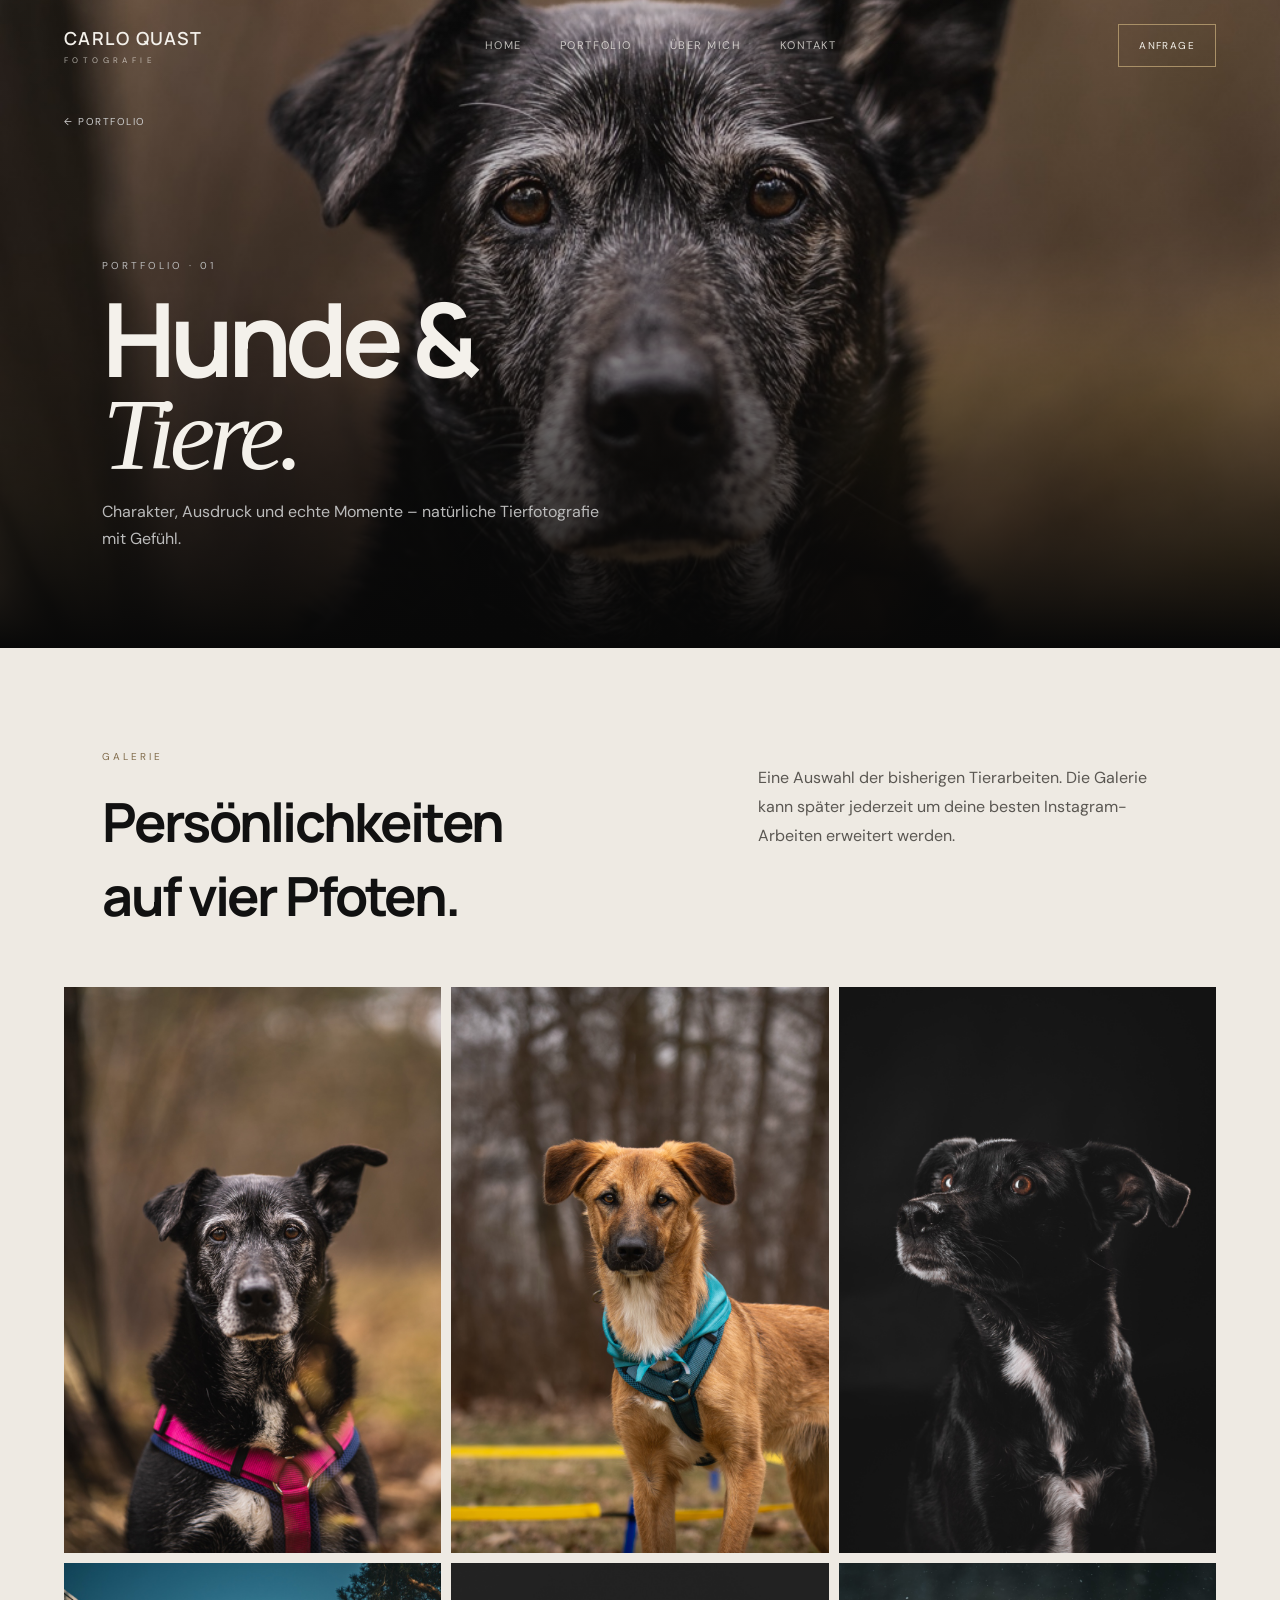
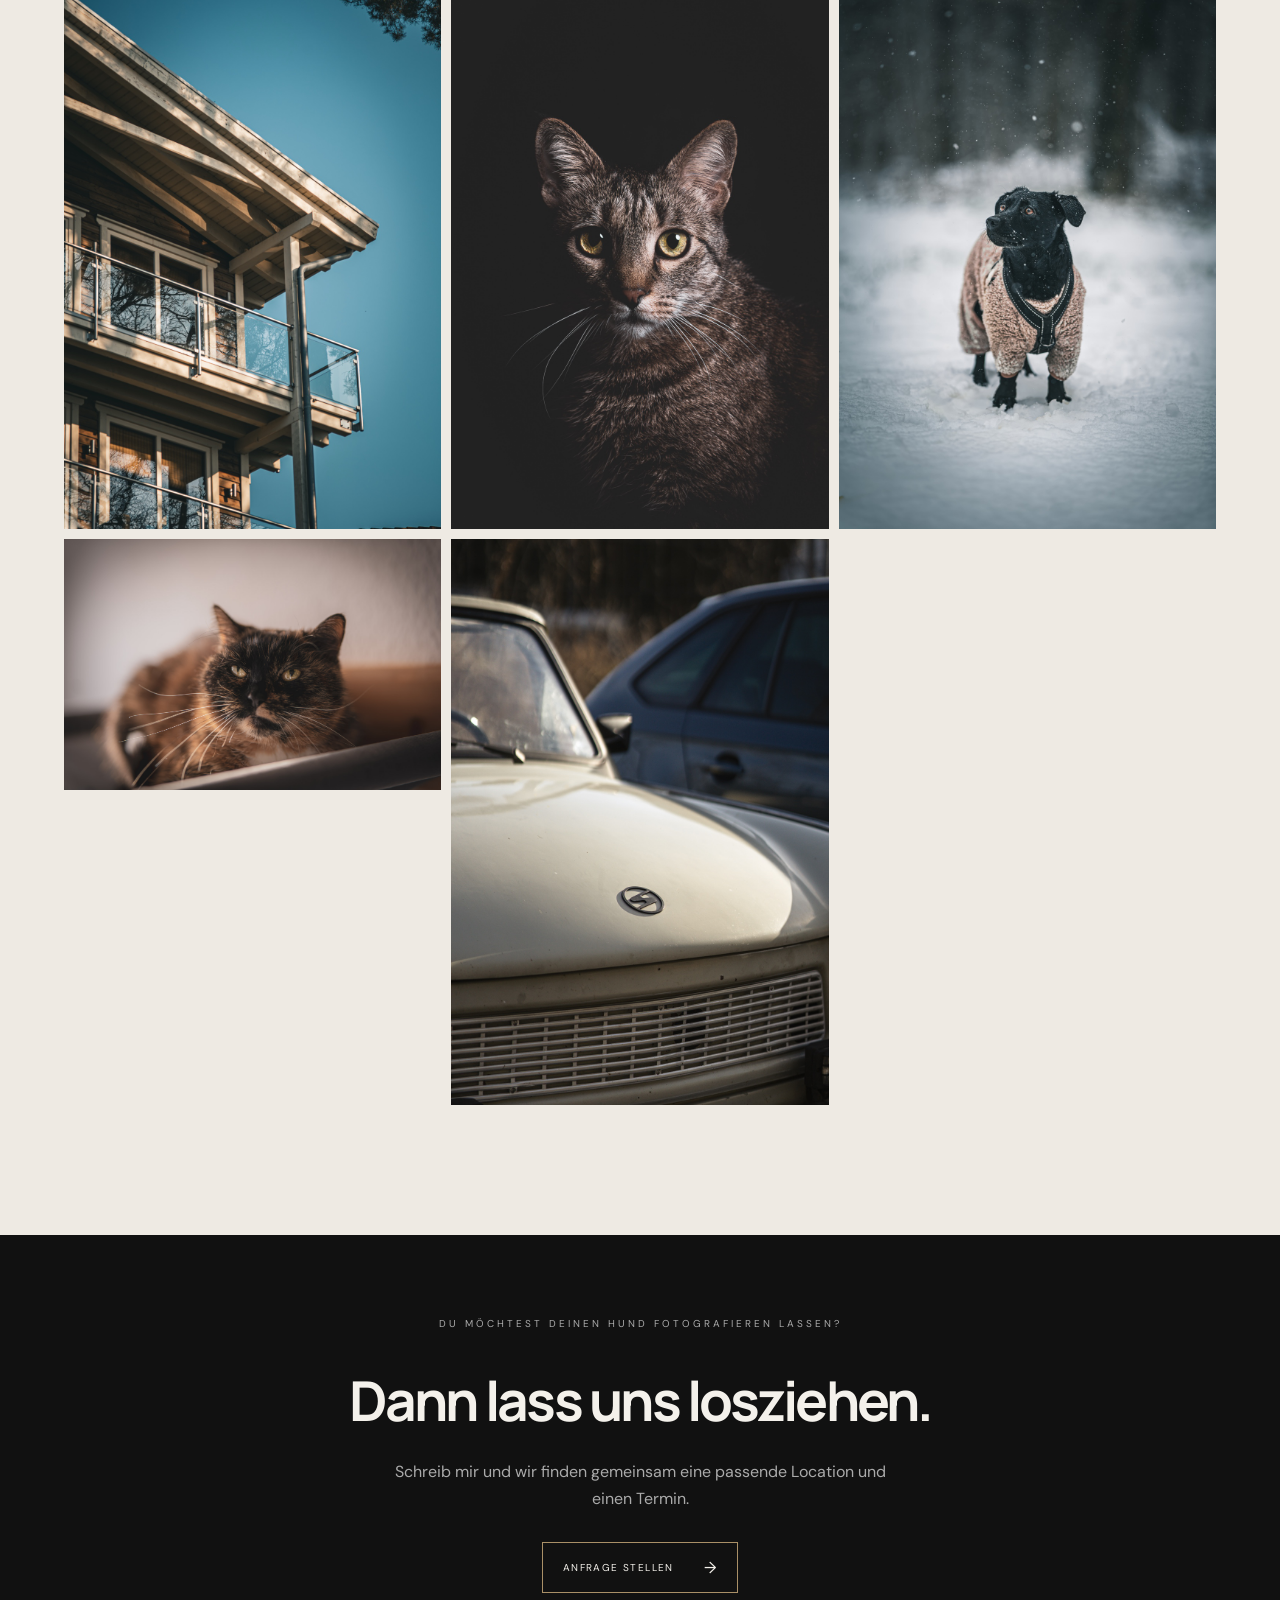
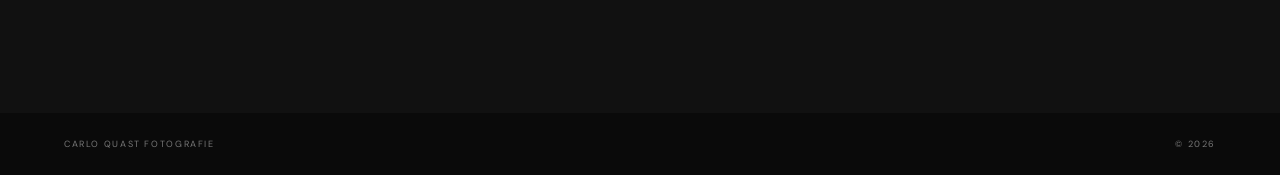
==== hunde.html @ 33e35e20 "Add files via upload" ====
<!DOCTYPE html><html lang="de"><head><meta charset="UTF-8"><meta name="viewport" content="width=device-width, initial-scale=1.0"><title>Hunde & Tiere — Carlo Quast Fotografie</title><link rel="preconnect" href="https://fonts.googleapis.com"><link rel="preconnect" href="https://fonts.gstatic.com" crossorigin><link href="https://fonts.googleapis.com/css2?family=DM+Sans:wght@400;500;600&family=Manrope:wght@400;500;600;700&display=swap" rel="stylesheet"><link rel="stylesheet" href="style.css"></head><body>
<header class="navbar"><a href="index.html#home" class="logo"><strong>CARLO QUAST</strong><span>FOTOGRAFIE</span></a><nav class="desktop-nav"><a href="index.html#home">Home</a><a href="portfolio.html">Portfolio</a><a href="index.html#about">Über mich</a><a href="index.html#contact">Kontakt</a></nav><a href="index.html#contact" class="nav-button">Anfrage</a><button class="mobile-menu-button" aria-label="Menü öffnen">☰</button></header>
<div class="mobile-menu"><a href="index.html#home">Home</a><a href="portfolio.html">Portfolio</a><a href="index.html#about">Über mich</a><a href="index.html#contact">Kontakt</a></div>

<main>
<section class="page-hero"><img src="hund-01.jpeg" alt="Hundefotografie"><div class="page-title"><p class="eyebrow">PORTFOLIO · 01</p><h1>Hunde &<br><em>Tiere.</em></h1><p>Charakter, Ausdruck und echte Momente – natürliche Tierfotografie mit Gefühl.</p></div><a class="back" href="portfolio.html">← Portfolio</a></section>
<section class="gallery-page"><div class="gallery-intro"><div><p class="eyebrow dark">GALERIE</p><h2>Persönlichkeiten<br>auf vier Pfoten.</h2></div><p>Eine Auswahl der bisherigen Tierarbeiten. Die Galerie kann später jederzeit um deine besten Instagram-Arbeiten erweitert werden.</p></div>
<div class="photo-grid">
<figure class="photo-item"><img src="hund-01.jpeg" alt="Schwarzer Hund im Wald"></figure>
<figure class="photo-item"><img src="hund-02.jpeg" alt="Hundeportrait im Wald"></figure>
<figure class="photo-item"><img src="winter-hund.jpeg" alt="Hund im Schnee"></figure>
<figure class="photo-item"><img src="hund-03.jpeg" alt="Schwarzer Hund im Schnee"></figure>
<figure class="photo-item"><img src="hund-04.jpeg" alt="Schwarzer Hund im Portrait"></figure>
<figure class="photo-item"><img src="hund-05.jpeg" alt="Hundefotografie"></figure>
<figure class="photo-item"><img src="katze-01.jpeg" alt="Katzenportrait"></figure>
<figure class="photo-item"><img src="katze-02.jpeg" alt="Katzenportrait im Studio"></figure>
</div></section>
<section class="category-note"><p class="eyebrow">DU MÖCHTEST DEINEN HUND FOTOGRAFIEREN LASSEN?</p><h2>Dann lass uns losziehen.</h2><p>Schreib mir und wir finden gemeinsam eine passende Location und einen Termin.</p><a class="primary-button" href="index.html#contact">Anfrage stellen <span>→</span></a></section>
</main>
<footer><span>CARLO QUAST FOTOGRAFIE</span><span>© 2026</span></footer><script src="script.js"></script></body></html>
---- style.css ----
*{box-sizing:border-box}html{scroll-behavior:smooth}body{margin:0;background:#0a0a0a;color:#f4f1eb;font-family:"DM Sans",sans-serif}img{display:block;width:100%;height:100%;object-fit:cover}a{color:inherit;text-decoration:none}.navbar{position:absolute;top:0;left:0;width:100%;height:90px;padding:0 5vw;display:flex;align-items:center;justify-content:space-between;z-index:20}.logo{display:flex;flex-direction:column}.logo strong{font-family:"Manrope",sans-serif;font-size:18px;letter-spacing:.08em;font-weight:600}.logo span{margin-top:5px;font-size:8px;letter-spacing:.55em;opacity:.65}.desktop-nav{display:flex;gap:38px}.desktop-nav a{font-size:11px;text-transform:uppercase;letter-spacing:.14em;opacity:.75}.desktop-nav a:hover{opacity:1}.nav-button,.primary-button,.contact-button{border:1px solid #a99067;padding:14px 20px;font-size:10px;text-transform:uppercase;letter-spacing:.14em}.mobile-menu-button{display:none;border:0;background:none;color:#fff;font-size:24px}.mobile-menu{position:fixed;top:0;right:-100%;width:80%;height:100vh;background:#111;z-index:15;padding:130px 40px;display:flex;flex-direction:column;gap:35px;transition:right .4s}.mobile-menu.active{right:0}.mobile-menu a{font-family:"Manrope",sans-serif;font-size:32px}.eyebrow{margin:0 0 18px;color:#b69a6d;font-size:10px;letter-spacing:.3em;text-transform:uppercase}.eyebrow.dark{color:#806b4b}.hero{position:relative;min-height:100vh;display:flex;align-items:center;overflow:hidden}.hero-background{position:absolute;inset:0}.hero-background img{object-position:center 25%;filter:saturate(.8)}.hero-overlay{position:absolute;inset:0;background:linear-gradient(90deg,#050505 0%,#050505d5 35%,#05050555 65%,#05050522),linear-gradient(0deg,#050505 0%,transparent 45%)}.hero-content{position:relative;z-index:2;width:55%;padding-left:8vw;padding-top:80px}.hero h1{margin:0 0 30px;font-family:"Manrope",sans-serif;font-size:clamp(65px,8vw,115px);line-height:.9;letter-spacing:-.06em;font-weight:500}.hero h1 em,h2 em{font-family:Georgia,serif;font-weight:400}.hero-text{max-width:430px;margin-bottom:35px;color:#c4c1bc;font-size:16px;line-height:1.7}.primary-button{display:inline-flex;align-items:center}.primary-button span,.contact-button span{margin-left:30px;font-size:16px}.primary-button:hover,.contact-button:hover,.nav-button:hover{background:#a99067;color:#111}.hero-location{position:absolute;right:4vw;bottom:35px;z-index:3;font-size:9px;letter-spacing:.25em;writing-mode:vertical-rl;color:#aaa}.intro-section{background:#eeeae3;color:#111;padding:130px 8vw 90px;display:grid;grid-template-columns:1fr 1fr;gap:10vw}.intro-section h2,.contact-section h2{margin:0;font-family:"Manrope",sans-serif;font-size:clamp(55px,6vw,90px);line-height:.95;letter-spacing:-.06em}.intro-text{align-self:end;max-width:440px;color:#55524d;line-height:1.8}.text-link{display:inline-block;margin-top:20px;border-bottom:1px solid #9b896d;padding-bottom:7px;font-size:10px;text-transform:uppercase;letter-spacing:.16em}.portfolio-section{background:#eeeae3;padding:0 5vw 130px}.portfolio-grid{display:grid;grid-template-columns:repeat(12,1fr);grid-auto-rows:280px;gap:10px}.portfolio-card{position:relative;overflow:hidden;grid-column:span 4}.card-large{grid-row:span 2}.wide-card{grid-column:span 8}.portfolio-card img{transition:transform .8s ease,filter .8s ease}.portfolio-card:hover img{transform:scale(1.05);filter:brightness(.8)}.portfolio-card:after{content:"";position:absolute;inset:0;background:linear-gradient(0deg,#000d,transparent 65%)}.card-overlay{position:absolute;left:25px;bottom:25px;z-index:3}.card-overlay span{color:#c3a779;font-size:10px;letter-spacing:.2em}.card-overlay h3{margin:7px 0;font-family:"Manrope",sans-serif;font-size:27px;font-weight:500}.card-overlay p{margin:0;font-size:10px;text-transform:uppercase;letter-spacing:.14em;color:#ccc}.about-section{display:grid;grid-template-columns:55% 45%;min-height:650px}.about-image{height:650px}.about-content{background:#111;padding:10vw 8vw;display:flex;flex-direction:column;justify-content:center}.about-content h2{margin:0 0 30px;font-family:"Manrope",sans-serif;font-size:clamp(50px,5vw,78px);line-height:.95;letter-spacing:-.06em}.about-content p:not(.eyebrow){max-width:430px;color:#aaa;line-height:1.8}.light-link{color:#d0b98d;width:max-content}.contact-section{background:#d8d3ca;color:#111;padding:130px 8vw;display:grid;grid-template-columns:1fr 1fr;gap:10vw}.contact-content{align-self:end;max-width:450px}.contact-content p{color:#55524d;line-height:1.7}.contact-button{display:inline-flex;align-items:center;margin-top:20px}.social-links{display:flex;gap:30px;margin-top:55px}.social-links a{border-bottom:1px solid #999;padding-bottom:6px;font-size:10px;text-transform:uppercase;letter-spacing:.15em}footer{padding:25px 5vw;display:flex;justify-content:space-between;background:#0a0a0a;color:#777;font-size:9px;letter-spacing:.18em}

/* Portfolio pages */
.page-hero{min-height:72vh;position:relative;display:flex;align-items:flex-end;overflow:hidden}.page-hero img{position:absolute;inset:0}.page-hero:after{content:"";position:absolute;inset:0;background:linear-gradient(0deg,#080808 0%,#08080855 55%,#08080822)}.page-title{position:relative;z-index:2;padding:0 8vw 80px}.page-title h1{margin:0;font-family:"Manrope",sans-serif;font-size:clamp(60px,8vw,120px);line-height:.9;letter-spacing:-.06em}.page-title h1 em{font-family:Georgia,serif;font-weight:400}.page-title p{max-width:500px;color:#bbb;line-height:1.7}.back{position:absolute;z-index:4;top:115px;left:5vw;font-size:10px;text-transform:uppercase;letter-spacing:.15em;color:#ccc}.gallery-page{background:#eeeae3;color:#111;padding:100px 5vw 130px}.gallery-intro{display:flex;justify-content:space-between;gap:60px;margin:0 3vw 55px}.gallery-intro h2{font-family:"Manrope",sans-serif;font-size:54px;letter-spacing:-.05em;margin:0}.gallery-intro p{max-width:420px;color:#5a5752;line-height:1.8}.photo-grid{columns:3 280px;column-gap:10px}.photo-item{break-inside:avoid;margin:0 0 10px;overflow:hidden;background:#ddd}.photo-item img{height:auto;transition:transform .7s}.photo-item:hover img{transform:scale(1.025)}.category-note{padding:80px 5vw 120px;background:#111;text-align:center}.category-note h2{font-family:"Manrope",sans-serif;font-size:55px;letter-spacing:-.05em;margin:0 0 20px}.category-note p{color:#aaa;max-width:500px;margin:0 auto 30px;line-height:1.7}.coming{background:#eeeae3;color:#111;min-height:70vh;padding:180px 8vw 100px}.coming h1{font-family:"Manrope",sans-serif;font-size:clamp(60px,8vw,110px);line-height:.9;letter-spacing:-.06em;margin:0 0 25px}.coming p{max-width:520px;color:#555;line-height:1.8}

@media(max-width:800px){.navbar{height:75px;padding:0 6vw}.desktop-nav,.nav-button{display:none}.mobile-menu-button{display:block}.hero{min-height:100svh}.hero-overlay{background:linear-gradient(90deg,#050505e8,#05050555),linear-gradient(0deg,#050505,transparent 55%)}.hero-content{width:100%;padding:130px 8vw 65px;display:flex;flex-direction:column;justify-content:flex-end;min-height:100svh}.hero h1{font-size:60px}.hero-text{font-size:14px}.hero-location{display:none}.intro-section{display:block;padding:80px 8vw 60px}.intro-section h2{font-size:52px}.intro-text{margin-top:40px}.portfolio-section{padding:0 5vw 80px}.portfolio-grid{grid-template-columns:1fr 1fr;grid-auto-rows:220px;gap:7px}.portfolio-card{grid-column:span 1}.card-large{grid-row:span 2}.wide-card{grid-column:span 2}.card-overlay{left:15px;bottom:15px}.card-overlay h3{font-size:19px}.card-overlay p{font-size:8px}.about-section{display:block}.about-image{height:430px}.about-content{padding:80px 8vw 90px}.about-content h2{font-size:52px}.contact-section{display:block;padding:80px 8vw}.contact-section h2{font-size:60px}.contact-content{margin-top:50px}.social-links{flex-direction:column;gap:18px}.page-hero{min-height:75svh}.page-title{padding:0 8vw 60px}.page-title h1{font-size:58px}.back{top:95px;left:8vw}.gallery-page{padding:70px 5vw 90px}.gallery-intro{display:block;margin:0 3vw 40px}.gallery-intro h2{font-size:43px;margin-bottom:20px}.photo-grid{columns:2 150px;column-gap:7px}.photo-item{margin-bottom:7px}.category-note{padding:70px 8vw 90px}.category-note h2{font-size:43px}.coming{padding:150px 8vw 90px}.coming h1{font-size:58px}footer{padding:22px 6vw;font-size:8px}}
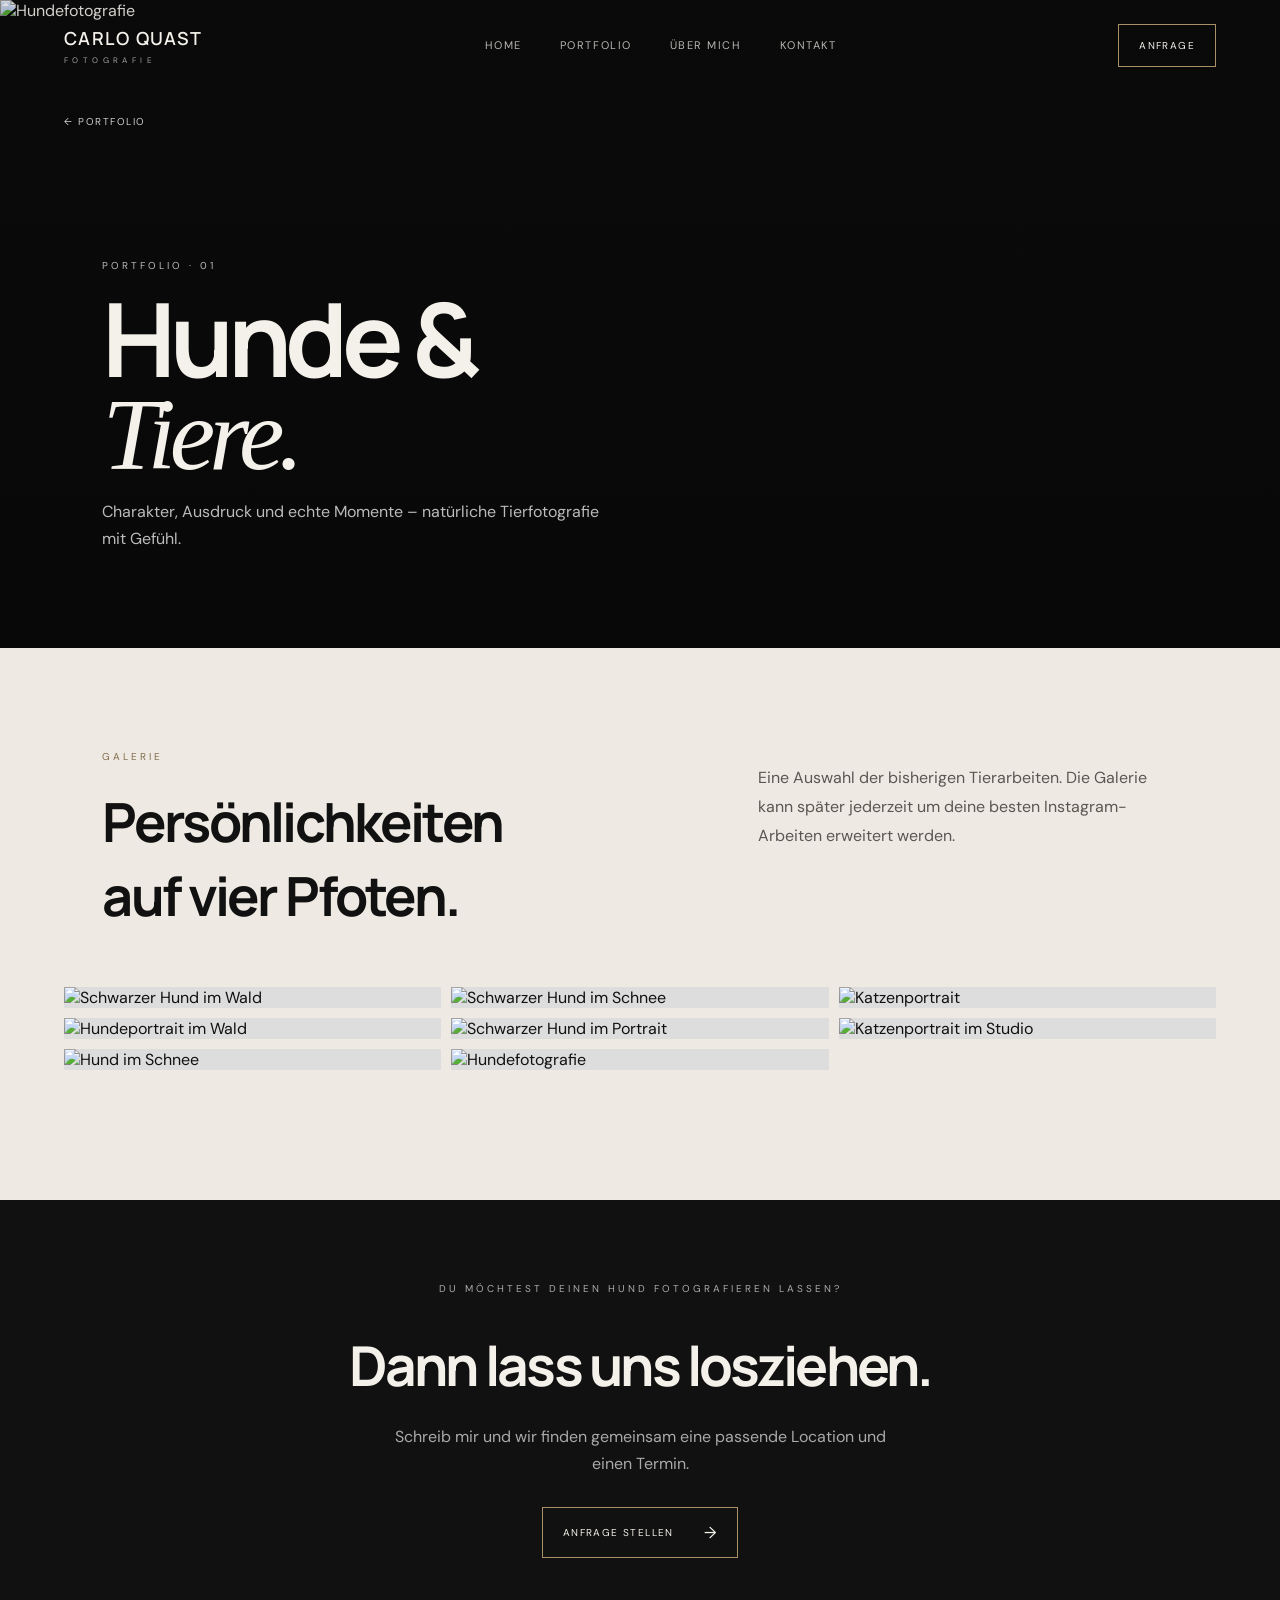
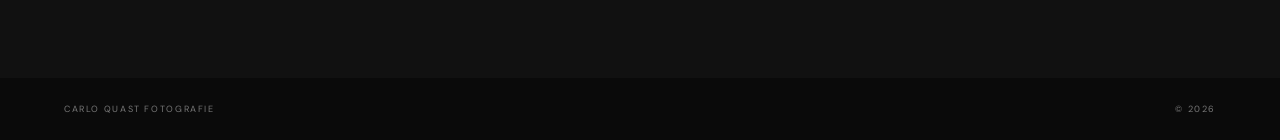
==== commit 43dc7192: "Update hunde.html" ====
--- a/hunde.html
+++ b/hunde.html
@@ -17,4 +17,4 @@
 </div></section>
 <section class="category-note"><p class="eyebrow">DU MÖCHTEST DEINEN HUND FOTOGRAFIEREN LASSEN?</p><h2>Dann lass uns losziehen.</h2><p>Schreib mir und wir finden gemeinsam eine passende Location und einen Termin.</p><a class="primary-button" href="index.html#contact">Anfrage stellen <span>→</span></a></section>
 </main>
-<footer><span>CARLO QUAST FOTOGRAFIE</span><span>© 2026</span></footer><script src="script.js"></script></body></html>+<footer><span>CARLO QUAST FOTOGRAFIE</span><span>© 2026</span></footer><script src="script.js"></script></body></html>
